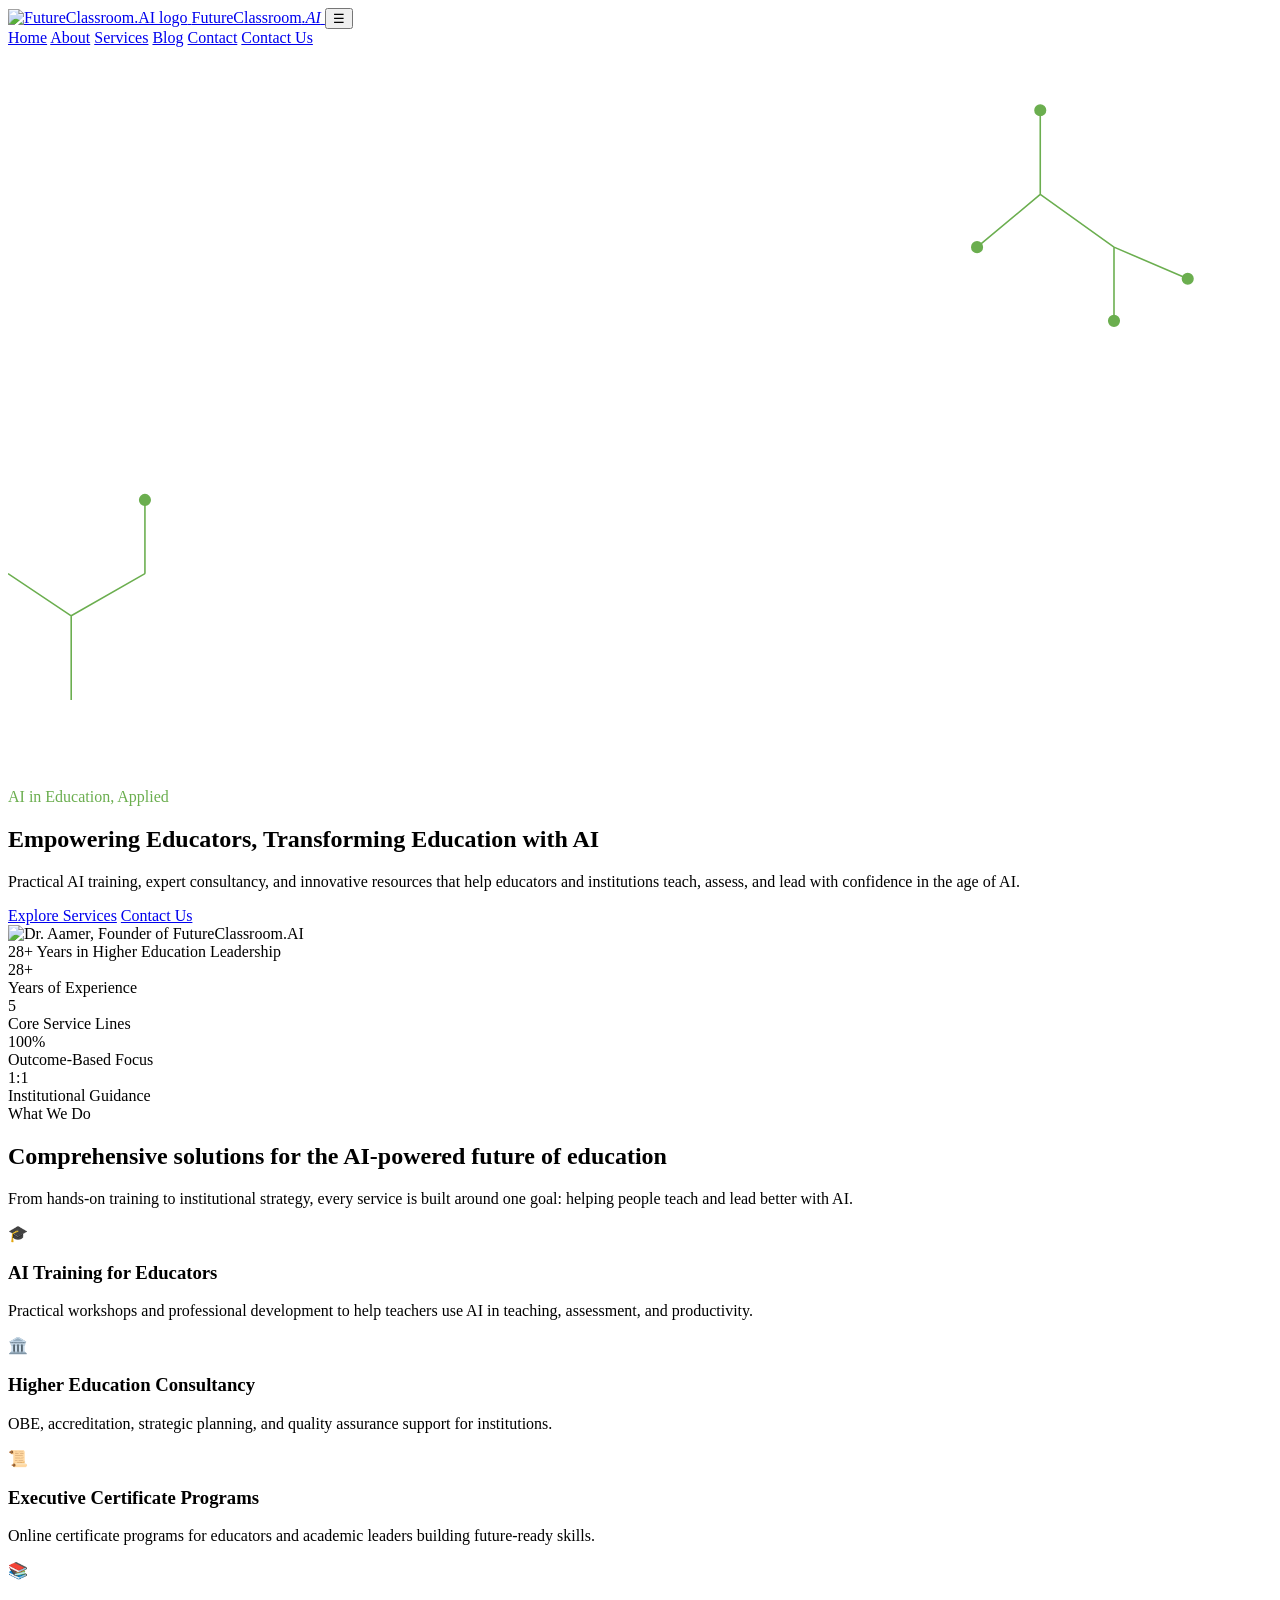
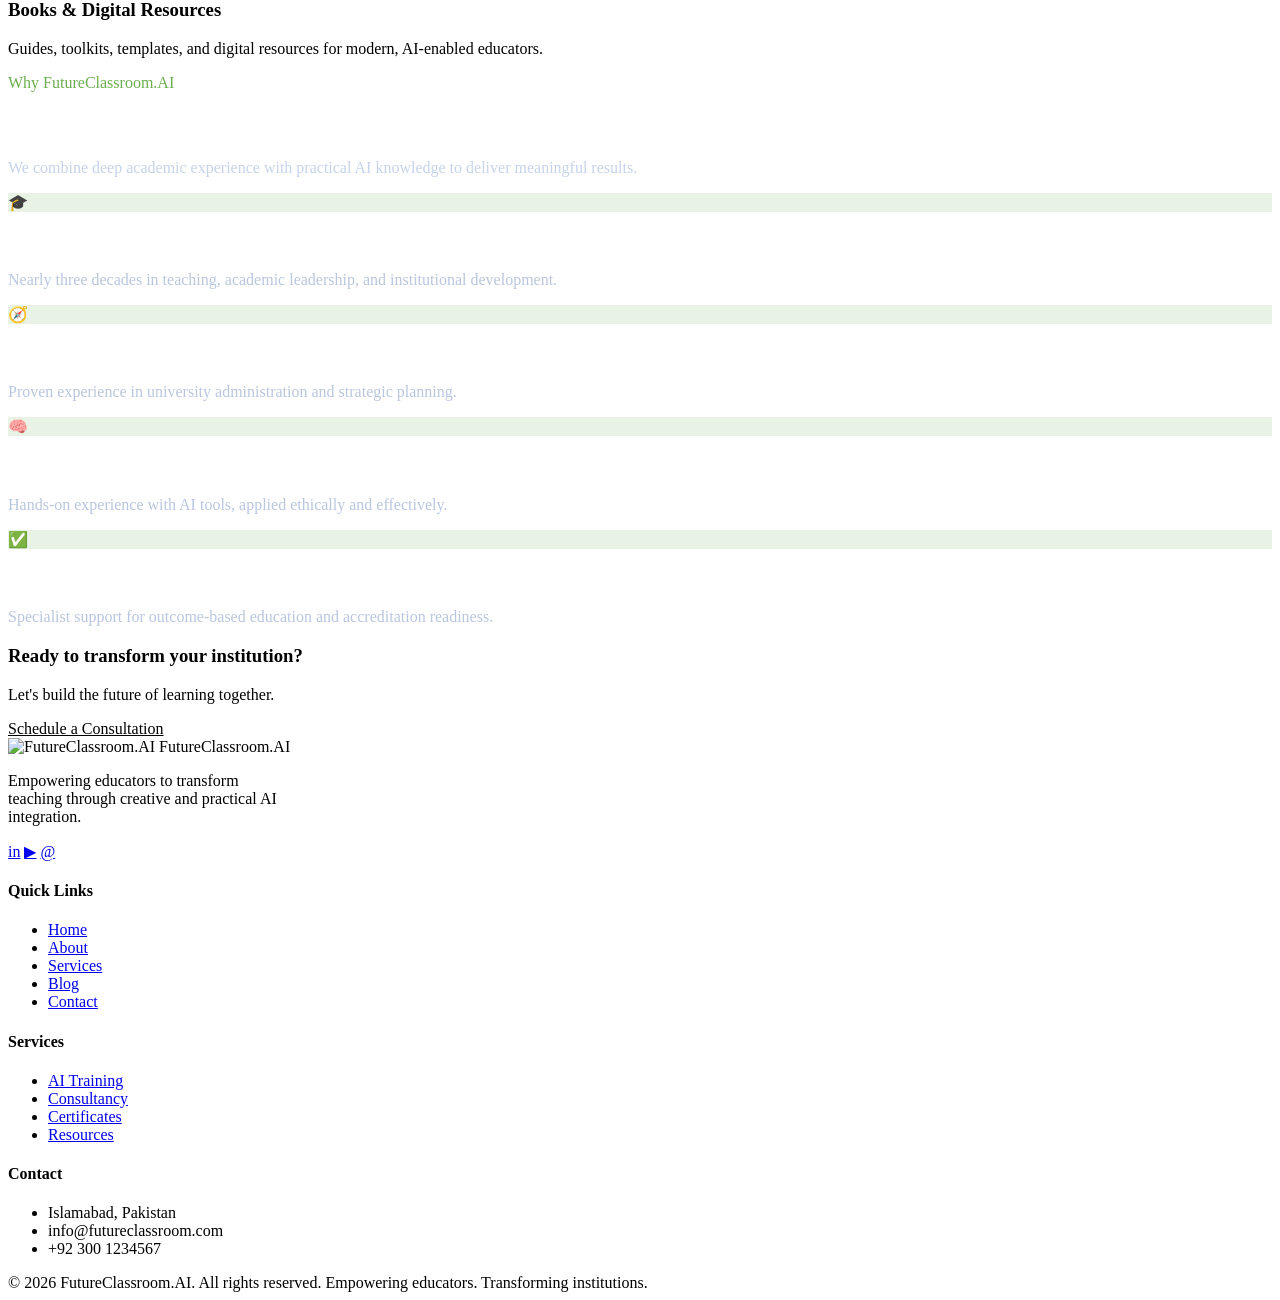
==== index.html @ aa145e1c "Add files via upload" ====
<!DOCTYPE html>
<html lang="en">
<head>
<meta charset="UTF-8">
<meta name="viewport" content="width=device-width, initial-scale=1.0">
<title>FutureClassroom.AI — Empowering Educators Through AI</title>
<meta name="description" content="Practical AI training, expert consultancy, and innovative resources for educators and institutions.">
<link rel="stylesheet" href="assets/style.css">
</head>
<body>

<header class="site-header">
  <nav class="nav">
    <a href="index.html" class="brand">
      <img src="assets/FutureClassroom.png" alt="FutureClassroom.AI logo">
      <span>FutureClassroom<em>.AI</em></span>
    </a>
    <button class="nav-toggle" aria-label="Toggle menu">☰</button>
    <div class="nav-links">
      <a href="index.html" class="active">Home</a>
      <a href="about.html">About</a>
      <a href="services.html">Services</a>
      <a href="blog.html">Blog</a>
      <a href="contact.html">Contact</a>
      <a href="contact.html" class="btn btn-primary nav-cta">Contact Us</a>
    </div>
  </nav>
</header>

<section class="hero">
  <svg class="branch-motif" viewBox="0 0 1200 700" xmlns="http://www.w3.org/2000/svg">
    <g stroke="#6BAE4F" stroke-width="1.5" fill="none">
      <path d="M980 60 L980 140 L1050 190 M980 140 L920 190 M1050 190 L1120 220 M1050 190 L1050 260"/>
      <circle cx="980" cy="60" r="5" fill="#6BAE4F"/>
      <circle cx="920" cy="190" r="5" fill="#6BAE4F"/>
      <circle cx="1120" cy="220" r="5" fill="#6BAE4F"/>
      <circle cx="1050" cy="260" r="5" fill="#6BAE4F"/>
      <path d="M60 620 L60 540 L130 500 M60 540 L0 500 M130 500 L130 430"/>
      <circle cx="130" cy="430" r="5" fill="#6BAE4F"/>
    </g>
  </svg>
  <div class="container hero-grid">
    <div>
      <span class="eyebrow" style="color:#6BAE4F">AI in Education, Applied</span>
      <h1>Empowering Educators, <span class="accent">Transforming</span> Education with AI</h1>
      <p class="lead">Practical AI training, expert consultancy, and innovative resources that help educators and institutions teach, assess, and lead with confidence in the age of AI.</p>
      <div class="hero-actions">
        <a href="services.html" class="btn btn-primary">Explore Services</a>
        <a href="contact.html" class="btn btn-outline">Contact Us</a>
      </div>
    </div>
    <div class="hero-figure">
      <div class="frame">
        <img src="assets/Me.jpeg" alt="Dr. Aamer, Founder of FutureClassroom.AI">
      </div>
      <div class="hero-badge"><span class="num">28+</span> Years in Higher Education Leadership</div>
    </div>
  </div>
</section>

<section class="strip">
  <div class="container grid grid-4">
    <div><div class="stat-num">28+</div><div class="stat-label">Years of Experience</div></div>
    <div><div class="stat-num">5</div><div class="stat-label">Core Service Lines</div></div>
    <div><div class="stat-num">100%</div><div class="stat-label">Outcome-Based Focus</div></div>
    <div><div class="stat-num">1:1</div><div class="stat-label">Institutional Guidance</div></div>
  </div>
</section>

<section>
  <div class="container">
    <div class="section-head">
      <span class="eyebrow">What We Do</span>
      <h2>Comprehensive solutions for the AI‑powered future of education</h2>
      <p>From hands-on training to institutional strategy, every service is built around one goal: helping people teach and lead better with AI.</p>
    </div>
    <div class="grid grid-4">
      <div class="card">
        <div class="icon">🎓</div>
        <h3>AI Training for Educators</h3>
        <p>Practical workshops and professional development to help teachers use AI in teaching, assessment, and productivity.</p>
      </div>
      <div class="card">
        <div class="icon">🏛️</div>
        <h3>Higher Education Consultancy</h3>
        <p>OBE, accreditation, strategic planning, and quality assurance support for institutions.</p>
      </div>
      <div class="card">
        <div class="icon">📜</div>
        <h3>Executive Certificate Programs</h3>
        <p>Online certificate programs for educators and academic leaders building future-ready skills.</p>
      </div>
      <div class="card">
        <div class="icon">📚</div>
        <h3>Books &amp; Digital Resources</h3>
        <p>Guides, toolkits, templates, and digital resources for modern, AI-enabled educators.</p>
      </div>
    </div>
  </div>
</section>

<section class="section-navy">
  <div class="container">
    <div class="section-head">
      <span class="eyebrow" style="color:#6BAE4F">Why FutureClassroom.AI</span>
      <h2 style="color:#fff">Experience. Expertise. Impact.</h2>
      <p style="color:#C6D3EA">We combine deep academic experience with practical AI knowledge to deliver meaningful results.</p>
    </div>
    <div class="grid grid-4">
      <div class="card" style="background:rgba(255,255,255,.04); border-color:rgba(255,255,255,.1)">
        <div class="icon" style="background:rgba(107,174,79,.15)">🎓</div>
        <h3 style="color:#fff">28+ Years Experience</h3>
        <p style="color:#B9C6DE">Nearly three decades in teaching, academic leadership, and institutional development.</p>
      </div>
      <div class="card" style="background:rgba(255,255,255,.04); border-color:rgba(255,255,255,.1)">
        <div class="icon" style="background:rgba(107,174,79,.15)">🧭</div>
        <h3 style="color:#fff">Leadership Expertise</h3>
        <p style="color:#B9C6DE">Proven experience in university administration and strategic planning.</p>
      </div>
      <div class="card" style="background:rgba(255,255,255,.04); border-color:rgba(255,255,255,.1)">
        <div class="icon" style="background:rgba(107,174,79,.15)">🧠</div>
        <h3 style="color:#fff">AI Integration Expertise</h3>
        <p style="color:#B9C6DE">Hands-on experience with AI tools, applied ethically and effectively.</p>
      </div>
      <div class="card" style="background:rgba(255,255,255,.04); border-color:rgba(255,255,255,.1)">
        <div class="icon" style="background:rgba(107,174,79,.15)">✅</div>
        <h3 style="color:#fff">OBE &amp; Accreditation</h3>
        <p style="color:#B9C6DE">Specialist support for outcome-based education and accreditation readiness.</p>
      </div>
    </div>
  </div>
</section>

<section>
  <div class="container">
    <div class="cta-banner">
      <div>
        <h3>Ready to transform your institution?</h3>
        <p>Let's build the future of learning together.</p>
      </div>
      <a href="contact.html" class="btn" style="background:#fff; color:var(--green);">Schedule a Consultation</a>
    </div>
  </div>
</section>

<footer class="site-footer">
  <div class="container">
    <div class="footer-grid">
      <div>
        <div class="footer-brand">
          <img src="assets/FutureClassroom.png" alt="FutureClassroom.AI">
          <span>FutureClassroom.AI</span>
        </div>
        <p style="max-width:280px;">Empowering educators to transform teaching through creative and practical AI integration.</p>
        <div class="social-row">
          <a href="#" aria-label="LinkedIn">in</a>
          <a href="#" aria-label="YouTube">▶</a>
          <a href="#" aria-label="Email">@</a>
        </div>
      </div>
      <div>
        <h4>Quick Links</h4>
        <ul class="footer-links">
          <li><a href="index.html">Home</a></li>
          <li><a href="about.html">About</a></li>
          <li><a href="services.html">Services</a></li>
          <li><a href="blog.html">Blog</a></li>
          <li><a href="contact.html">Contact</a></li>
        </ul>
      </div>
      <div>
        <h4>Services</h4>
        <ul class="footer-links">
          <li><a href="services.html">AI Training</a></li>
          <li><a href="services.html">Consultancy</a></li>
          <li><a href="services.html">Certificates</a></li>
          <li><a href="services.html">Resources</a></li>
        </ul>
      </div>
      <div>
        <h4>Contact</h4>
        <ul class="footer-links">
          <li>Islamabad, Pakistan</li>
          <li>info@futureclassroom.com</li>
          <li>+92 300 1234567</li>
        </ul>
      </div>
    </div>
    <div class="footer-bottom">
      <span>© 2026 FutureClassroom.AI. All rights reserved.</span>
      <span>Empowering educators. Transforming institutions.</span>
    </div>
  </div>
</footer>

<script src="assets/script.js"></script>
</body>
</html>
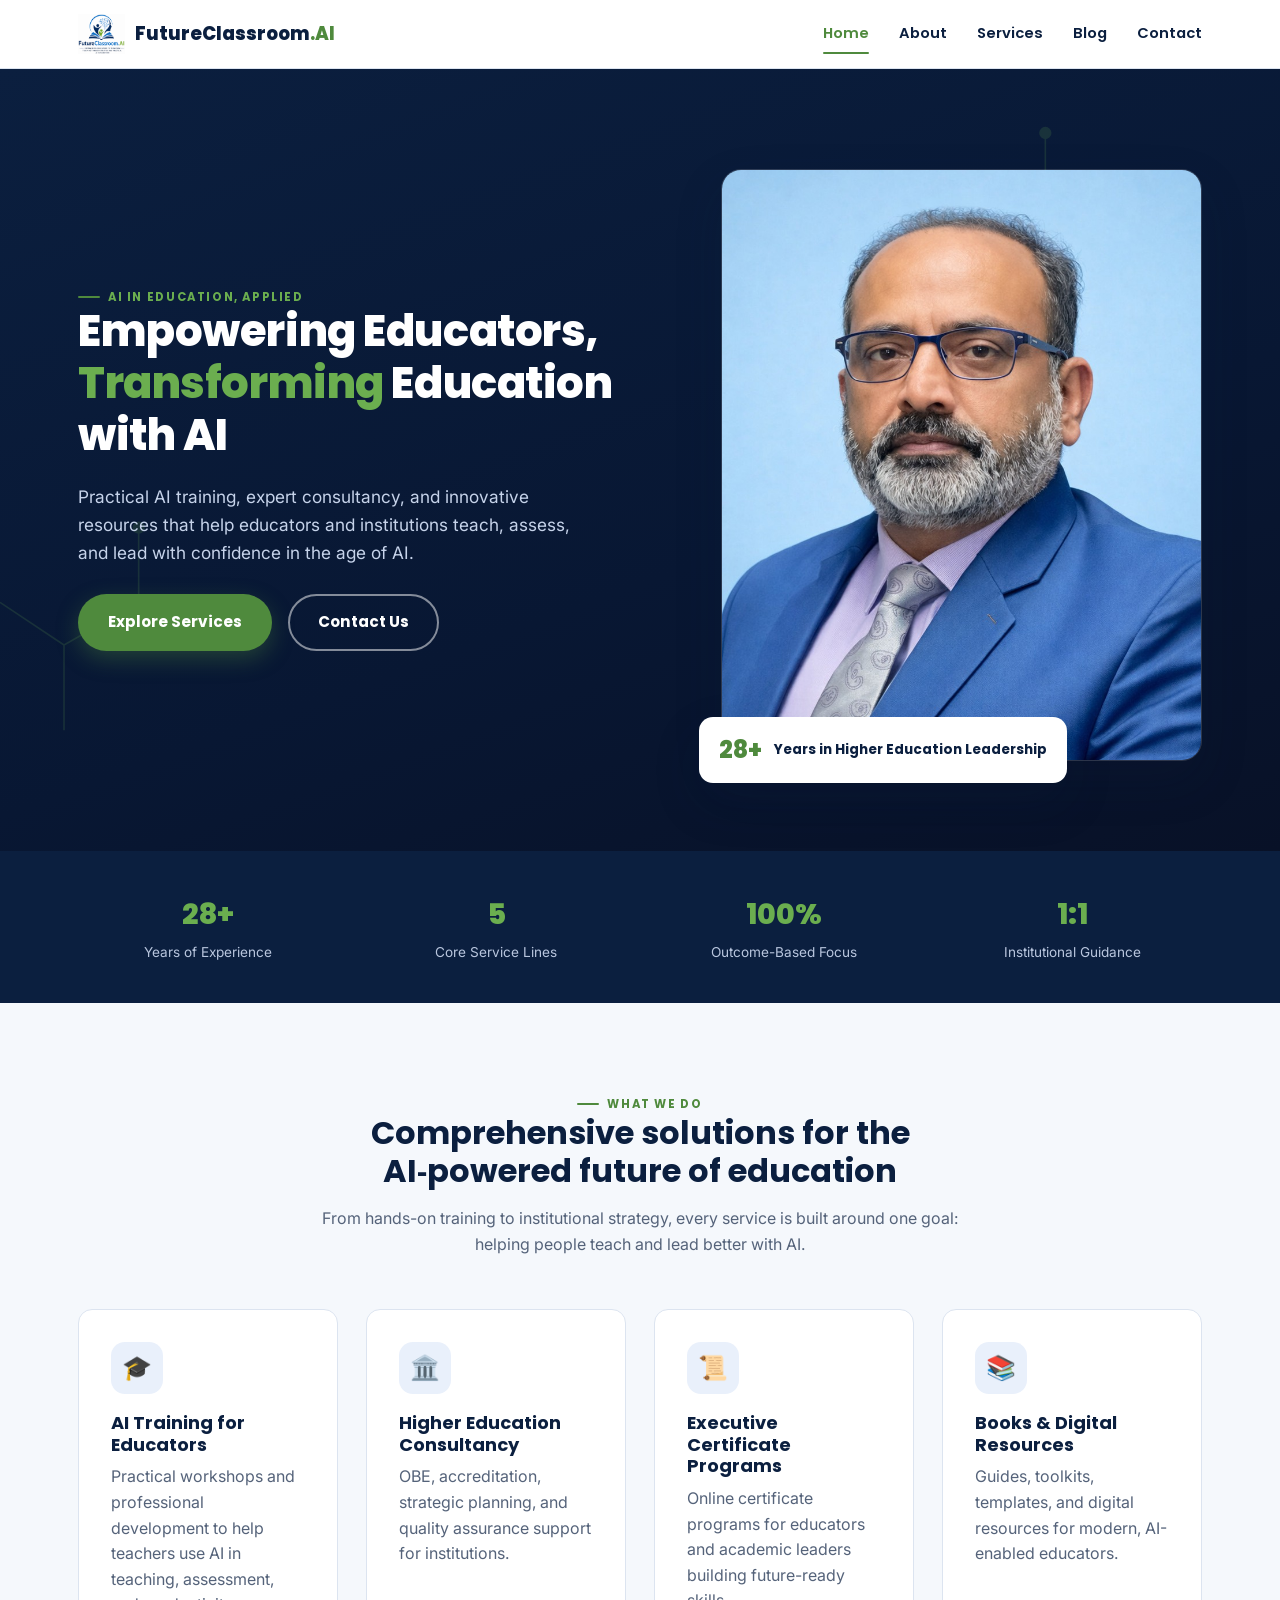
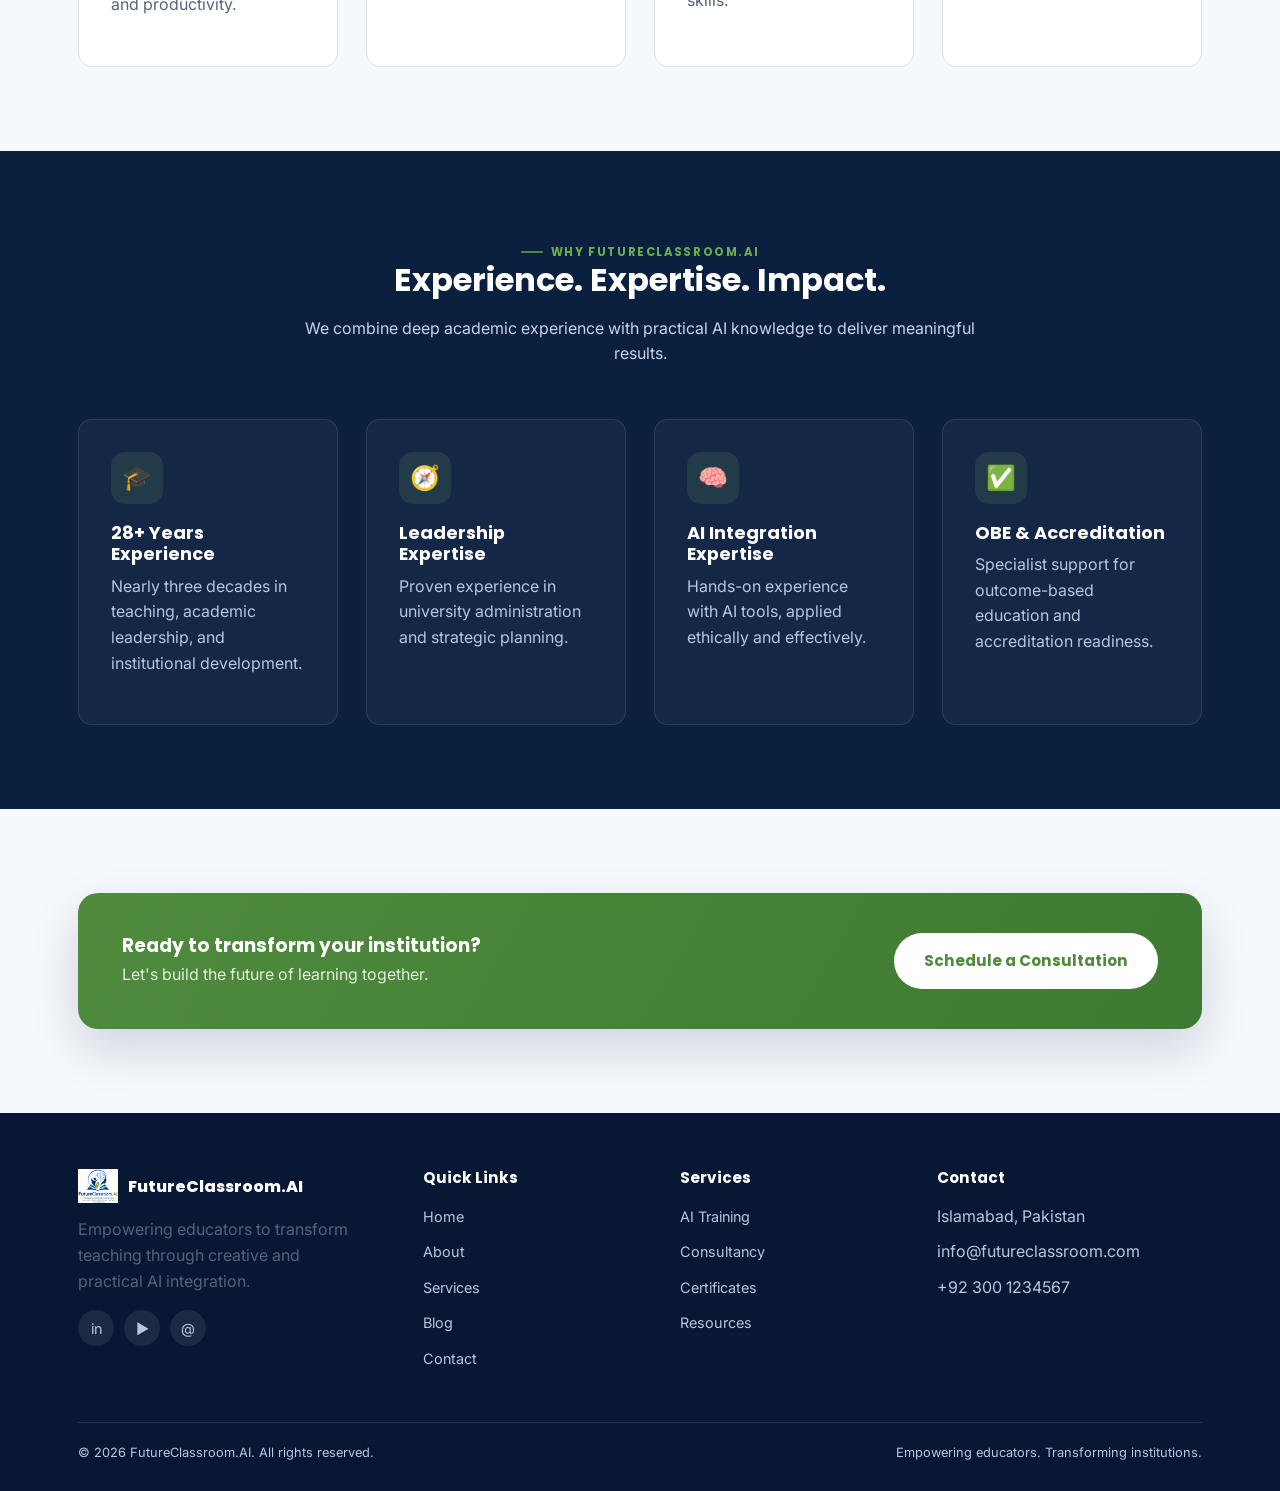
==== commit d109c164: "Add files via upload" ====
--- a/index.html
+++ b/index.html
@@ -22,7 +22,6 @@
       <a href="services.html">Services</a>
       <a href="blog.html">Blog</a>
       <a href="contact.html">Contact</a>
-      <a href="contact.html" class="btn btn-primary nav-cta">Contact Us</a>
     </div>
   </nav>
 </header>
--- a/assets/style.css
+++ b/assets/style.css
@@ -0,0 +1,238 @@
+/* ===========================================================
+   FutureClassroom.AI — Design System
+   Navy + Signal Green, tech-meets-academic tone
+   =========================================================== */
+
+@import url('https://fonts.googleapis.com/css2?family=Poppins:wght@600;700;800&family=Inter:wght@400;500;600;700&display=swap');
+
+:root{
+  --navy:        #0B1F3F;
+  --navy-deep:   #081733;
+  --blue:        #163D73;
+  --blue-bright: #1E6FD9;
+  --green:       #4F8A3D;
+  --green-bright:#6BAE4F;
+  --paper:       #F5F8FC;
+  --tint:        #E9F0FB;
+  --slate:       #55637A;
+  --ink:         #0E1726;
+  --white:       #FFFFFF;
+  --line:        #DCE4F0;
+
+  --font-display: 'Poppins', 'Segoe UI', Arial, sans-serif;
+  --font-body:    'Inter', 'Segoe UI', Arial, sans-serif;
+
+  --radius: 14px;
+  --shadow: 0 12px 32px rgba(11,31,63,0.09);
+  --shadow-lg: 0 20px 48px rgba(11,31,63,0.16);
+}
+
+*{ box-sizing: border-box; }
+html{ scroll-behavior: smooth; }
+body{
+  margin:0;
+  font-family: var(--font-body);
+  color: var(--ink);
+  background: var(--paper);
+  line-height: 1.6;
+  -webkit-font-smoothing: antialiased;
+}
+img{ max-width:100%; display:block; }
+a{ color:inherit; text-decoration:none; }
+h1,h2,h3,h4{ font-family: var(--font-display); color: var(--navy); margin:0 0 .5em; line-height:1.2; }
+p{ margin:0 0 1em; color: var(--slate); }
+ul{ padding:0; margin:0; list-style:none; }
+
+.container{ max-width:1180px; margin:0 auto; padding:0 28px; }
+.eyebrow{
+  display:inline-flex; align-items:center; gap:8px;
+  font-family: var(--font-display); font-weight:700; font-size:.72rem;
+  letter-spacing:.14em; text-transform:uppercase; color: var(--green);
+}
+.eyebrow::before{ content:''; width:22px; height:2px; background: var(--green); display:inline-block; border-radius:2px; }
+
+section{ padding: 84px 0; }
+.section-alt{ background: var(--white); }
+.section-navy{ background: var(--navy); }
+
+/* ---------- Buttons ---------- */
+.btn{
+  display:inline-flex; align-items:center; justify-content:center; gap:8px;
+  padding:14px 28px; border-radius:999px; font-family: var(--font-display);
+  font-weight:700; font-size:.95rem; cursor:pointer; border:2px solid transparent;
+  transition: transform .18s ease, box-shadow .18s ease, background .18s ease;
+}
+.btn-primary{ background: var(--green); color: var(--white); box-shadow: 0 8px 22px rgba(79,138,61,0.35); }
+.btn-primary:hover{ background: var(--green-bright); transform: translateY(-2px); }
+.btn-outline{ background: transparent; border-color: rgba(255,255,255,.5); color:var(--white); }
+.btn-outline:hover{ border-color:#fff; transform: translateY(-2px); }
+.btn-outline-navy{ background: transparent; border-color: var(--navy); color: var(--navy); }
+.btn-outline-navy:hover{ background: var(--navy); color:#fff; transform: translateY(-2px); }
+
+/* ---------- Header / Nav ---------- */
+.site-header{
+  position: sticky; top:0; z-index:100;
+  background: rgba(255,255,255,.92); backdrop-filter: blur(10px);
+  border-bottom: 1px solid var(--line);
+}
+.nav{ display:flex; align-items:center; justify-content:space-between; padding:14px 28px; max-width:1180px; margin:0 auto; }
+.brand{ display:flex; align-items:center; gap:10px; }
+.brand img{ height:40px; width:auto; }
+.brand span{ font-family:var(--font-display); font-weight:800; font-size:1.15rem; color:var(--navy); }
+.brand span em{ font-style:normal; color:var(--green); }
+.nav-links{ display:flex; align-items:center; gap:30px; }
+.nav-links a{
+  font-family:var(--font-display); font-weight:600; font-size:.92rem; color: var(--navy);
+  position:relative; padding:6px 0;
+}
+.nav-links a.active, .nav-links a:hover{ color: var(--green); }
+.nav-links a.active::after{
+  content:''; position:absolute; left:0; right:0; bottom:-2px; height:2px; background: var(--green); border-radius:2px;
+}
+.nav-cta{ padding:10px 22px; font-size:.85rem; }
+.nav-toggle{ display:none; }
+
+/* ---------- Hero (circuit-branch signature motif) ---------- */
+.hero{
+  position:relative; overflow:hidden;
+  background: linear-gradient(160deg, var(--navy) 0%, var(--navy-deep) 60%, #081127 100%);
+  color:#fff; padding: 100px 0 90px;
+}
+.hero .branch-motif{
+  position:absolute; inset:0; opacity:.16; pointer-events:none;
+}
+.hero-grid{ display:grid; grid-template-columns: 1.1fr .9fr; gap:56px; align-items:center; position:relative; z-index:2; }
+.hero h1{ color:#fff; font-size:2.7rem; font-weight:800; letter-spacing:-.01em; }
+.hero h1 .accent{ color: var(--green-bright); }
+.hero p.lead{ color:#C6D3EA; font-size:1.08rem; max-width:520px; }
+.hero-actions{ display:flex; gap:16px; margin-top:28px; flex-wrap:wrap; }
+.hero-figure{ position:relative; }
+.hero-figure .frame{
+  border-radius: 20px; overflow:hidden; border:1px solid rgba(255,255,255,.15);
+  box-shadow: var(--shadow-lg);
+}
+.hero-badge{
+  position:absolute; bottom:-22px; left:-22px; background:#fff; color:var(--navy);
+  padding:14px 20px; border-radius:14px; box-shadow: var(--shadow-lg);
+  font-family:var(--font-display); font-weight:700; font-size:.85rem;
+  display:flex; gap:12px; align-items:center;
+}
+.hero-badge .num{ font-size:1.5rem; color: var(--green); font-weight:800; }
+
+/* ---------- Page header (inner pages) ---------- */
+.page-hero{
+  background: linear-gradient(135deg, var(--navy) 0%, var(--blue) 100%);
+  color:#fff; padding: 70px 0 64px; position:relative; overflow:hidden;
+}
+.page-hero h1{ color:#fff; font-size:2.3rem; }
+.page-hero p{ color:#C6D3EA; max-width:600px; font-size:1.05rem; }
+
+/* ---------- Cards / Grids ---------- */
+.grid{ display:grid; gap:28px; }
+.grid-3{ grid-template-columns: repeat(3, 1fr); }
+.grid-4{ grid-template-columns: repeat(4, 1fr); }
+.grid-2{ grid-template-columns: repeat(2, 1fr); }
+
+.card{
+  background:#fff; border:1px solid var(--line); border-radius: var(--radius);
+  padding:32px; transition: transform .2s ease, box-shadow .2s ease;
+}
+.card:hover{ transform: translateY(-6px); box-shadow: var(--shadow-lg); }
+.card .icon{
+  width:52px; height:52px; border-radius:14px; display:flex; align-items:center; justify-content:center;
+  background: var(--tint); color: var(--green); font-size:1.5rem; margin-bottom:18px;
+}
+.card h3{ font-size:1.12rem; }
+.card ul.check li{ display:flex; gap:8px; align-items:flex-start; color:var(--slate); font-size:.92rem; margin-bottom:6px; }
+.card ul.check li::before{ content:'✓'; color: var(--green); font-weight:800; }
+
+.section-head{ text-align:center; max-width:680px; margin:0 auto 52px; }
+.section-head h2{ font-size:2rem; }
+
+/* ---------- Stats strip ---------- */
+.strip{ background: var(--navy); color:#fff; padding: 40px 0; }
+.strip .grid-4{ text-align:center; }
+.strip .stat-num{ font-family:var(--font-display); font-weight:800; font-size:1.8rem; color: var(--green-bright); }
+.strip .stat-label{ color:#B9C6DE; font-size:.85rem; margin-top:4px; }
+
+/* ---------- CTA banner ---------- */
+.cta-banner{
+  background: linear-gradient(120deg, var(--green) 0%, #3E7A31 100%);
+  border-radius: 20px; padding:40px 44px; display:flex; align-items:center; justify-content:space-between;
+  gap: 24px; flex-wrap:wrap; color:#fff; box-shadow: var(--shadow-lg);
+}
+.cta-banner h3{ color:#fff; margin-bottom:4px; }
+.cta-banner p{ color:#E4F0DE; margin:0; }
+
+/* ---------- Footer ---------- */
+.site-footer{ background: var(--navy-deep); color:#B9C6DE; padding: 56px 0 28px; }
+.footer-grid{ display:grid; grid-template-columns: 1.4fr 1fr 1fr 1.2fr; gap:36px; }
+.site-footer h4{ color:#fff; font-size:.95rem; margin-bottom:16px; }
+.site-footer a{ color:#B9C6DE; font-size:.9rem; }
+.site-footer a:hover{ color: var(--green-bright); }
+.footer-brand{ display:flex; align-items:center; gap:10px; margin-bottom:14px; }
+.footer-brand img{ height:34px; }
+.footer-brand span{ color:#fff; font-family:var(--font-display); font-weight:800; }
+.footer-links li{ margin-bottom:10px; }
+.footer-bottom{ border-top:1px solid rgba(255,255,255,.1); margin-top:40px; padding-top:20px; font-size:.8rem; display:flex; justify-content:space-between; flex-wrap:wrap; gap:10px; }
+.social-row{ display:flex; gap:10px; margin-top:14px; }
+.social-row a{ width:36px; height:36px; border-radius:50%; background: rgba(255,255,255,.08); display:flex; align-items:center; justify-content:center; }
+.social-row a:hover{ background: var(--green); }
+
+/* ---------- About / bio ---------- */
+.bio-grid{ display:grid; grid-template-columns: .8fr 1.2fr; gap:52px; align-items:start; }
+.bio-photo{ position:relative; }
+.bio-photo .frame{ border-radius:18px; overflow:hidden; box-shadow: var(--shadow-lg); border:6px solid #fff; }
+.credentials li{ display:flex; gap:10px; align-items:flex-start; margin-bottom:10px; color:var(--slate); }
+.credentials li::before{ content:'✓'; color:var(--green); font-weight:800; }
+.mv-grid{ display:grid; grid-template-columns:1fr 1fr; gap:20px; margin-top:24px; }
+.mv-card{ background: var(--tint); border-radius: var(--radius); padding:24px; }
+.mv-card h4{ display:flex; gap:10px; align-items:center; font-size:1rem; }
+.expertise-chip{
+  display:flex; flex-direction:column; align-items:center; text-align:center; gap:10px;
+  background:#fff; border:1px solid var(--line); border-radius: var(--radius); padding:22px 14px;
+}
+.expertise-chip .icon{ margin-bottom:0; }
+
+/* ---------- Blog ---------- */
+.blog-card{ background:#fff; border:1px solid var(--line); border-radius: var(--radius); overflow:hidden; transition: transform .2s ease, box-shadow .2s ease; }
+.blog-card:hover{ transform: translateY(-6px); box-shadow: var(--shadow-lg); }
+.blog-card .thumb{ height:150px; background-size:cover; background-position:center; }
+.blog-card .body{ padding:22px; }
+.blog-card h3{ font-size:1.02rem; }
+.read-more{ color: var(--green); font-weight:700; font-size:.88rem; display:inline-flex; align-items:center; gap:6px; }
+
+/* ---------- Contact ---------- */
+.contact-grid{ display:grid; grid-template-columns: 1.3fr 1fr; gap:36px; align-items:start; }
+.form-card{ background:#fff; border:1px solid var(--line); border-radius: var(--radius); padding:36px; box-shadow: var(--shadow); }
+.form-row{ display:grid; grid-template-columns:1fr 1fr; gap:18px; margin-bottom:18px; }
+label{ font-family: var(--font-display); font-weight:600; font-size:.85rem; color: var(--navy); display:block; margin-bottom:6px; }
+input, select, textarea{
+  width:100%; padding:12px 14px; border:1.5px solid var(--line); border-radius:10px;
+  font-family: var(--font-body); font-size:.95rem; color: var(--ink); background:#fbfcfe;
+  transition: border-color .15s ease;
+}
+input:focus, select:focus, textarea:focus{ outline:none; border-color: var(--green); background:#fff; }
+textarea{ resize:vertical; min-height:120px; }
+.info-card{ background: var(--navy); color:#fff; border-radius: var(--radius); padding:32px; }
+.info-card h3{ color:#fff; }
+.info-row{ display:flex; gap:14px; align-items:flex-start; margin-bottom:18px; }
+.info-row .ic{ width:38px; height:38px; border-radius:10px; background: rgba(255,255,255,.1); display:flex; align-items:center; justify-content:center; flex-shrink:0; color: var(--green-bright); }
+.info-row div a, .info-row div span{ color:#D7E1F2; font-size:.92rem; }
+.schedule-box{ background: rgba(255,255,255,.08); border-radius:12px; padding:18px; margin-top:22px; }
+
+/* ---------- Responsive ---------- */
+@media (max-width: 900px){
+  .hero-grid, .bio-grid, .contact-grid{ grid-template-columns: 1fr; }
+  .grid-3, .grid-4, .grid-2{ grid-template-columns: 1fr 1fr; }
+  .footer-grid{ grid-template-columns: 1fr 1fr; }
+  .nav-links{ display:none; }
+  section .grid[style*="repeat(5"]{ grid-template-columns: 1fr 1fr !important; }
+}
+@media (max-width: 600px){
+  .grid-3, .grid-4, .grid-2, .footer-grid, .form-row{ grid-template-columns: 1fr; }
+  section .grid[style*="repeat(5"]{ grid-template-columns: 1fr !important; }
+  .hero h1{ font-size:2rem; }
+  section{ padding:56px 0; }
+  .cta-banner{ flex-direction:column; align-items:flex-start; }
+}
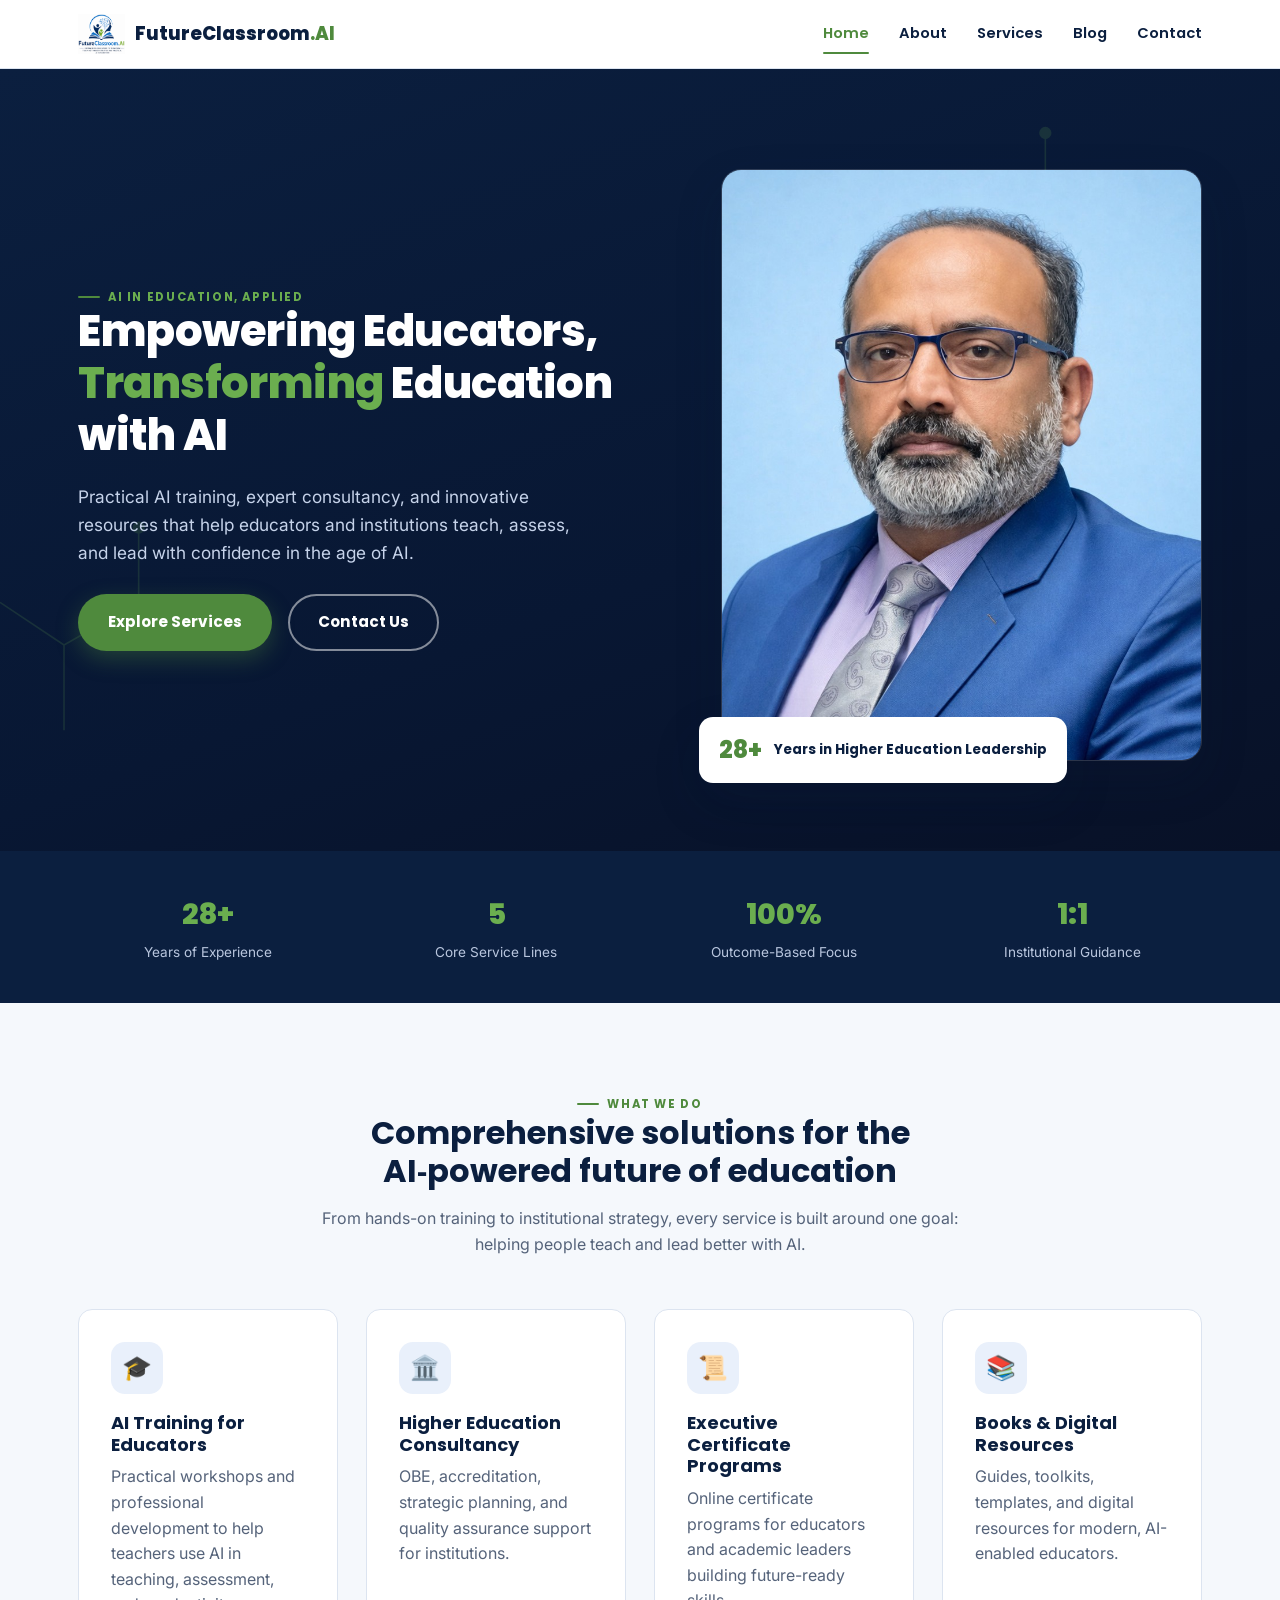
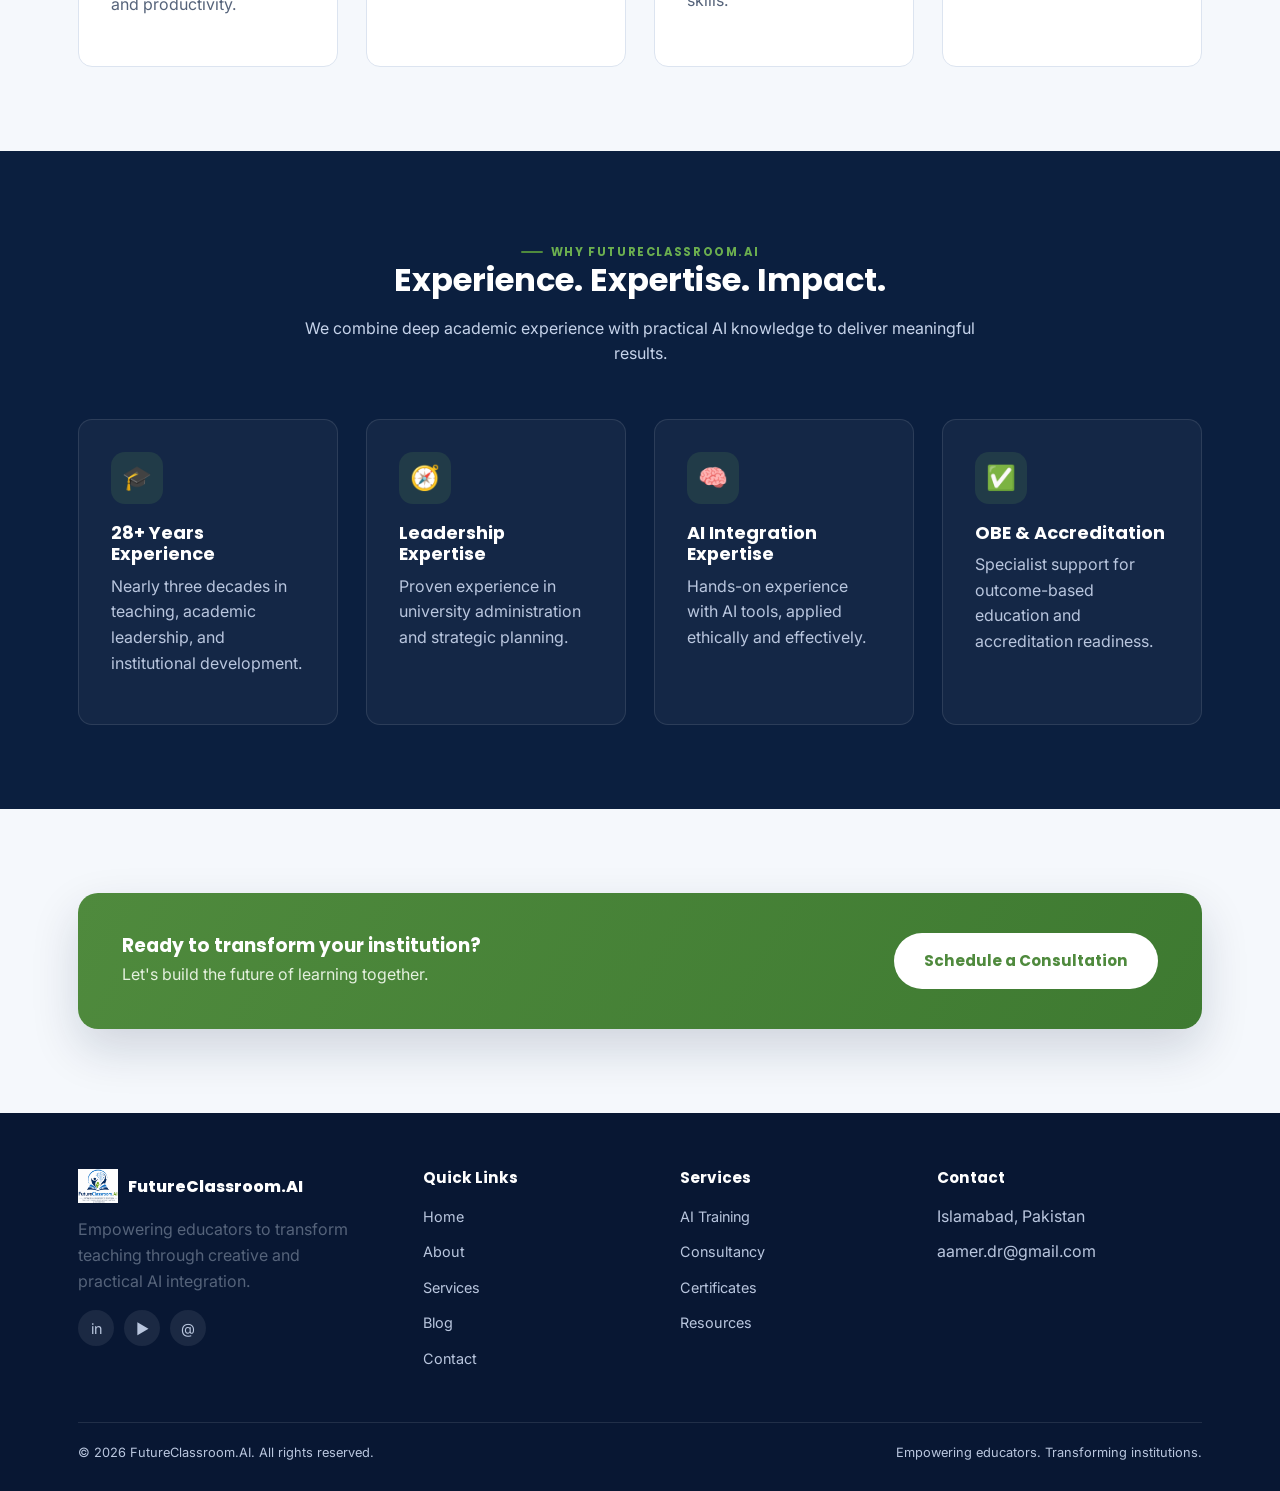
==== commit d89f23da: "Add files via upload Correct version" ====
--- a/index.html
+++ b/index.html
@@ -152,9 +152,9 @@
         </div>
         <p style="max-width:280px;">Empowering educators to transform teaching through creative and practical AI integration.</p>
         <div class="social-row">
-          <a href="#" aria-label="LinkedIn">in</a>
+          <a href="https://linkedin.com/in/aamer-saleem-7ba4b310" target="_blank" rel="noopener" aria-label="LinkedIn">in</a>
           <a href="#" aria-label="YouTube">▶</a>
-          <a href="#" aria-label="Email">@</a>
+          <a href="mailto:aamer.dr@gmail.com" aria-label="Email">@</a>
         </div>
       </div>
       <div>
@@ -180,8 +180,7 @@
         <h4>Contact</h4>
         <ul class="footer-links">
           <li>Islamabad, Pakistan</li>
-          <li>info@futureclassroom.com</li>
-          <li>+92 300 1234567</li>
+          <li>aamer.dr@gmail.com</li>
         </ul>
       </div>
     </div>
